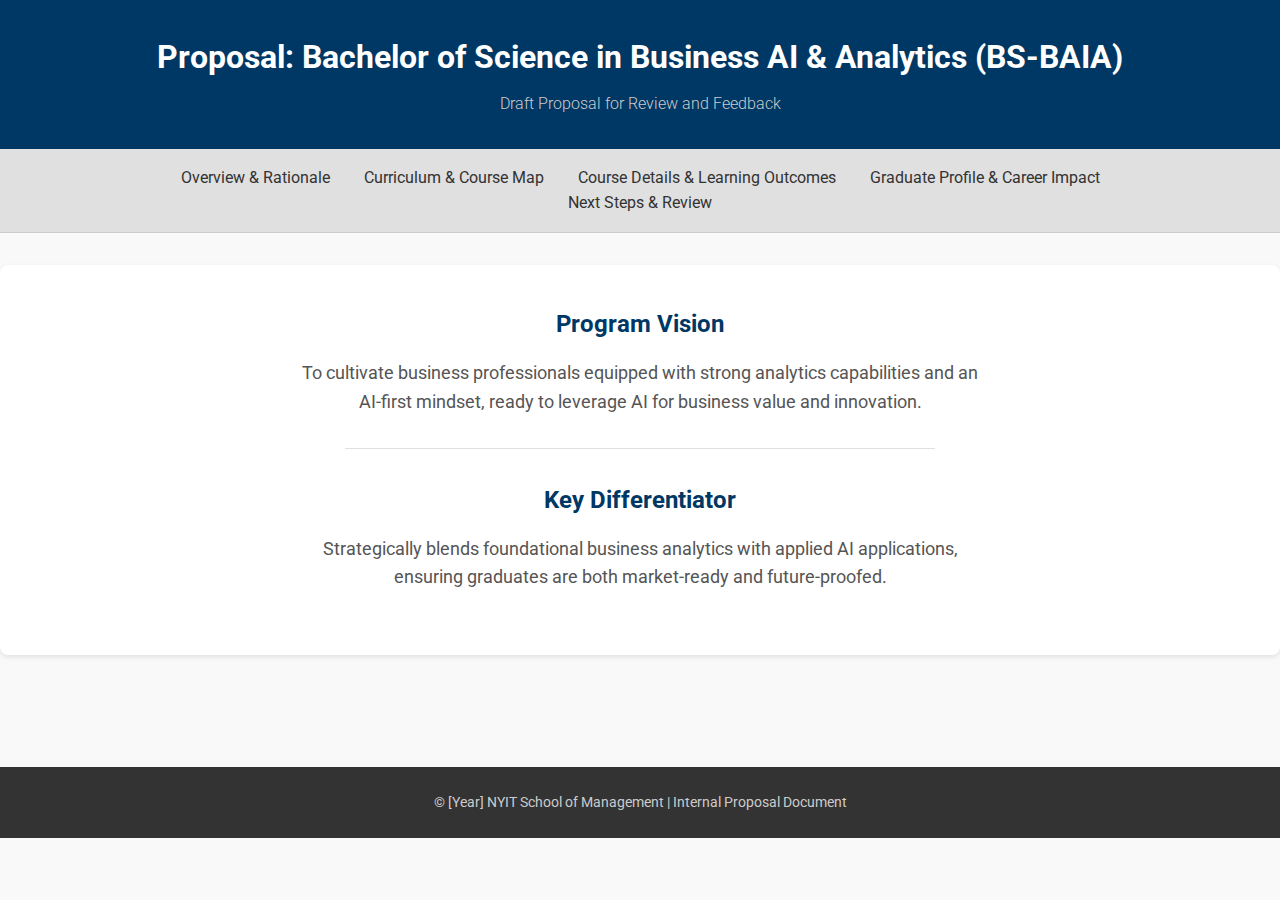
==== index.html @ f812d0ab "Add files via upload" ====
<!DOCTYPE html>
<html lang="en">
<head>
    <meta charset="UTF-8">
    <meta name="viewport" content="width=device-width, initial-scale=1.0">
    <title>Proposal: BS in Business AI & Analytics (BS-BAIA)</title>
    <link rel="stylesheet" href="style.css">
    <link href="https://fonts.googleapis.com/css2?family=Roboto:wght@300;400;700&display=swap" rel="stylesheet">
</head>
<body>
    <header>
        <div class="container">
            <h1>Proposal: Bachelor of Science in Business AI & Analytics (BS-BAIA)</h1>
            <p class="status">Draft Proposal for Review and Feedback</p>
        </div>
    </header>

    <nav>
        <div class="container">
            <ul>
                <li><a href="#overview">Overview & Rationale</a></li>
                <li><a href="#curriculum">Curriculum & Course Map</a></li>
                <li><a href="#details">Course Details & Learning Outcomes</a></li>
                <li><a href="#impact">Graduate Profile & Career Impact</a></li>
                <li><a href="#next-steps">Next Steps & Review</a></li>
            </ul>
        </div>
    </nav>

    <main>
        <section id="hero">
            <div class="container">
                <h2>Program Vision</h2>
                <p>To cultivate business professionals equipped with strong analytics capabilities and an AI-first mindset, ready to leverage AI for business value and innovation.</p>
                <hr>
                <h2>Key Differentiator</h2>
                <p>Strategically blends foundational business analytics with applied AI applications, ensuring graduates are both market-ready and future-proofed.</p>
            </div>
        </section>

        <section id="overview" class="placeholder"></section>
        <section id="curriculum" class="placeholder"></section>
        <section id="details" class="placeholder"></section>
        <section id="impact" class="placeholder"></section>
        <section id="next-steps" class="placeholder"></section>

    </main>

    <footer>
        <div class="container">
            <p>&copy; [Year] NYIT School of Management | Internal Proposal Document</p>
        </div>
    </footer>

</body>
</html>
---- style.css ----
/* Basic Reset & Body Styling */
* {
    margin: 0;
    padding: 0;
    box-sizing: border-box;
}

body {
    font-family: 'Roboto', sans-serif; /* Example modern font */
    line-height: 1.6;
    color: #333;
    background-color: #f9f9f9; /* Light background */
}

.container {
    width: 80%;
    max-width: 1100px;
    margin: 0 auto;
    padding: 0 20px;
}

/* Header Styling */
header {
    background-color: #003865; /* Example NYIT Blue - adjust as needed */
    color: #fff;
    padding: 2rem 0;
    text-align: center;
}

header h1 {
    margin-bottom: 0.5rem;
    font-weight: 700; /* Bolder title */
}

header .status {
    font-size: 1rem;
    font-weight: 300; /* Lighter status text */
    color: #ccc; /* Lighter color for status */
}

/* Navigation Styling */
nav {
    background-color: #e0e0e0; /* Light grey nav bar */
    padding: 1rem 0;
    border-bottom: 1px solid #ccc;
}

nav ul {
    list-style: none;
    text-align: center;
}

nav ul li {
    display: inline-block; /* Horizontal menu */
    margin: 0 15px;
}

nav ul li a {
    text-decoration: none;
    color: #333;
    font-weight: 400;
    padding: 0.5rem 0;
    transition: color 0.3s ease, border-bottom 0.3s ease;
    border-bottom: 2px solid transparent; /* Underline effect on hover */
}

nav ul li a:hover,
nav ul li a:focus {
    color: #005c9a; /* Slightly darker blue on hover */
    border-bottom: 2px solid #005c9a;
}

/* Main Content Sections */
main {
    padding: 2rem 0;
}

#hero {
    background-color: #fff; /* White background for main info */
    padding: 2.5rem 0;
    margin-bottom: 2rem;
    border-radius: 8px; /* Slightly rounded corners */
    box-shadow: 0 2px 5px rgba(0,0,0,0.1); /* Subtle shadow */
    text-align: center;
}

#hero h2 {
    color: #003865; /* Theme color for headings */
    margin-bottom: 1rem;
    font-weight: 700;
}

#hero p {
    font-size: 1.1rem;
    max-width: 700px; /* Limit width for readability */
    margin: 0 auto 1.5rem auto;
    color: #555; /* Slightly darker grey text */
}

#hero hr {
    border: 0;
    height: 1px;
    background-color: #e0e0e0;
    width: 60%;
    margin: 2rem auto; /* Spacing around horizontal rule */
}

/* Hide placeholder sections used for smooth scrolling */
.placeholder {
    height: 0;
    overflow: hidden;
}


/* Footer Styling */
footer {
    background-color: #333;
    color: #ccc;
    text-align: center;
    padding: 1.5rem 0;
    margin-top: 3rem;
    font-size: 0.9rem;
}

/* Basic Responsive Design */
@media (max-width: 768px) {
    .container {
        width: 95%;
    }

    header h1 {
        font-size: 1.8rem;
    }

    nav ul li {
        display: block; /* Stack nav items vertically */
        margin: 10px 0;
    }

    #hero p {
        font-size: 1rem;
    }
}
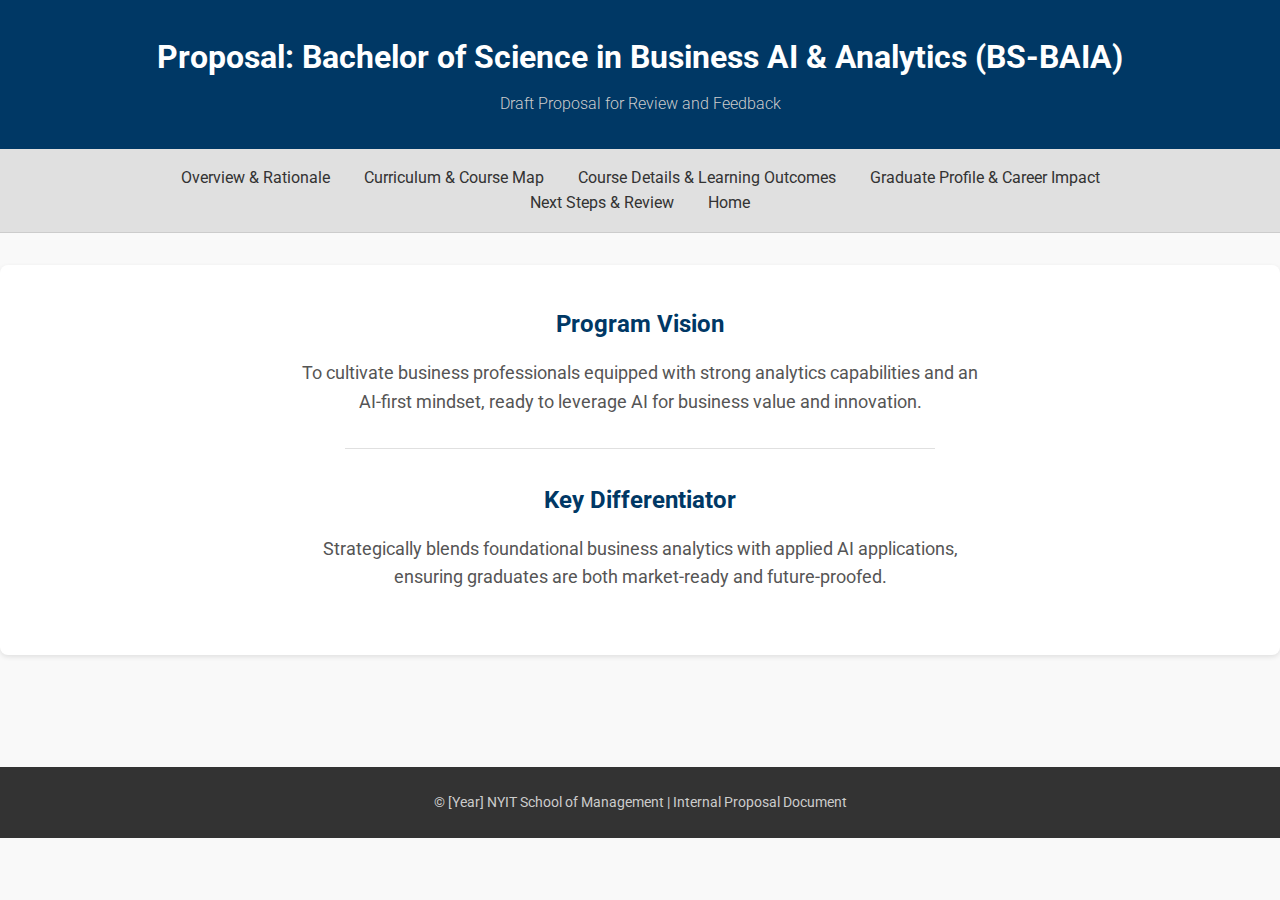
==== commit dfdad058: "Update index.html" ====
--- a/index.html
+++ b/index.html
@@ -18,11 +18,12 @@
     <nav>
         <div class="container">
             <ul>
-                <li><a href="#overview">Overview & Rationale</a></li>
-                <li><a href="#curriculum">Curriculum & Course Map</a></li>
-                <li><a href="#details">Course Details & Learning Outcomes</a></li>
-                <li><a href="#impact">Graduate Profile & Career Impact</a></li>
-                <li><a href="#next-steps">Next Steps & Review</a></li>
+                <li><a href="overview.html">Overview & Rationale</a></li>
+                <li><a href="curriculum.html">Curriculum & Course Map</a></li>
+                <li><a href="details.html">Course Details & Learning Outcomes</a></li>
+                <li><a href="impact.html">Graduate Profile & Career Impact</a></li>
+                <li><a href="next-steps.html">Next Steps & Review</a></li>
+                <li><a href="index.html" class="active">Home</a></li>
             </ul>
         </div>
     </nav>
@@ -53,4 +54,4 @@
     </footer>
 
 </body>
-</html>+</html>
--- a/style.css
+++ b/style.css
@@ -140,4 +140,147 @@
     #hero p {
         font-size: 1rem;
     }
-}+}
+/* Basic Reset & Body Styling */
+* {
+    margin: 0;
+    padding: 0;
+    box-sizing: border-box;
+}
+
+body {
+    font-family: 'Roboto', sans-serif; /* Example modern font */
+    line-height: 1.6;
+    color: #333;
+    background-color: #f9f9f9; /* Light background */
+}
+
+.container {
+    width: 80%;
+    max-width: 1100px;
+    margin: 0 auto;
+    padding: 0 20px;
+}
+
+/* Header Styling */
+header {
+    background-color: #003865; /* Example NYIT Blue - adjust as needed */
+    color: #fff;
+    padding: 2rem 0;
+    text-align: center;
+}
+
+header h1 {
+    margin-bottom: 0.5rem;
+    font-weight: 700; /* Bolder title */
+}
+
+header .status {
+    font-size: 1rem;
+    font-weight: 300; /* Lighter status text */
+    color: #ccc; /* Lighter color for status */
+}
+
+/* Navigation Styling */
+nav {
+    background-color: #e0e0e0; /* Light grey nav bar */
+    padding: 1rem 0;
+    border-bottom: 1px solid #ccc;
+}
+
+nav ul {
+    list-style: none;
+    text-align: center;
+}
+
+nav ul li {
+    display: inline-block; /* Horizontal menu */
+    margin: 0 15px;
+}
+
+nav ul li a {
+    text-decoration: none;
+    color: #333;
+    font-weight: 400;
+    padding: 0.5rem 0;
+    transition: color 0.3s ease, border-bottom 0.3s ease;
+    border-bottom: 2px solid transparent; /* Underline effect on hover */
+}
+
+nav ul li a:hover,
+nav ul li a:focus {
+    color: #005c9a; /* Slightly darker blue on hover */
+    border-bottom: 2px solid #005c9a;
+}
+
+/* Main Content Sections */
+main {
+    padding: 2rem 0;
+}
+
+#hero {
+    background-color: #fff; /* White background for main info */
+    padding: 2.5rem 0;
+    margin-bottom: 2rem;
+    border-radius: 8px; /* Slightly rounded corners */
+    box-shadow: 0 2px 5px rgba(0,0,0,0.1); /* Subtle shadow */
+    text-align: center;
+}
+
+#hero h2 {
+    color: #003865; /* Theme color for headings */
+    margin-bottom: 1rem;
+    font-weight: 700;
+}
+
+#hero p {
+    font-size: 1.1rem;
+    max-width: 700px; /* Limit width for readability */
+    margin: 0 auto 1.5rem auto;
+    color: #555; /* Slightly darker grey text */
+}
+
+#hero hr {
+    border: 0;
+    height: 1px;
+    background-color: #e0e0e0;
+    width: 60%;
+    margin: 2rem auto; /* Spacing around horizontal rule */
+}
+
+/* Hide placeholder sections used for smooth scrolling */
+.placeholder {
+    height: 0;
+    overflow: hidden;
+}
+
+
+/* Footer Styling */
+footer {
+    background-color: #333;
+    color: #ccc;
+    text-align: center;
+    padding: 1.5rem 0;
+    margin-top: 3rem;
+    font-size: 0.9rem;
+}
+
+/* Basic Responsive Design */
+@media (max-width: 768px) {
+    .container {
+        width: 95%;
+    }
+
+    header h1 {
+        font-size: 1.8rem;
+    }
+
+    nav ul li {
+        display: block; /* Stack nav items vertically */
+        margin: 10px 0;
+    }
+
+    #hero p {
+        font-size: 1rem;
+    }
+}
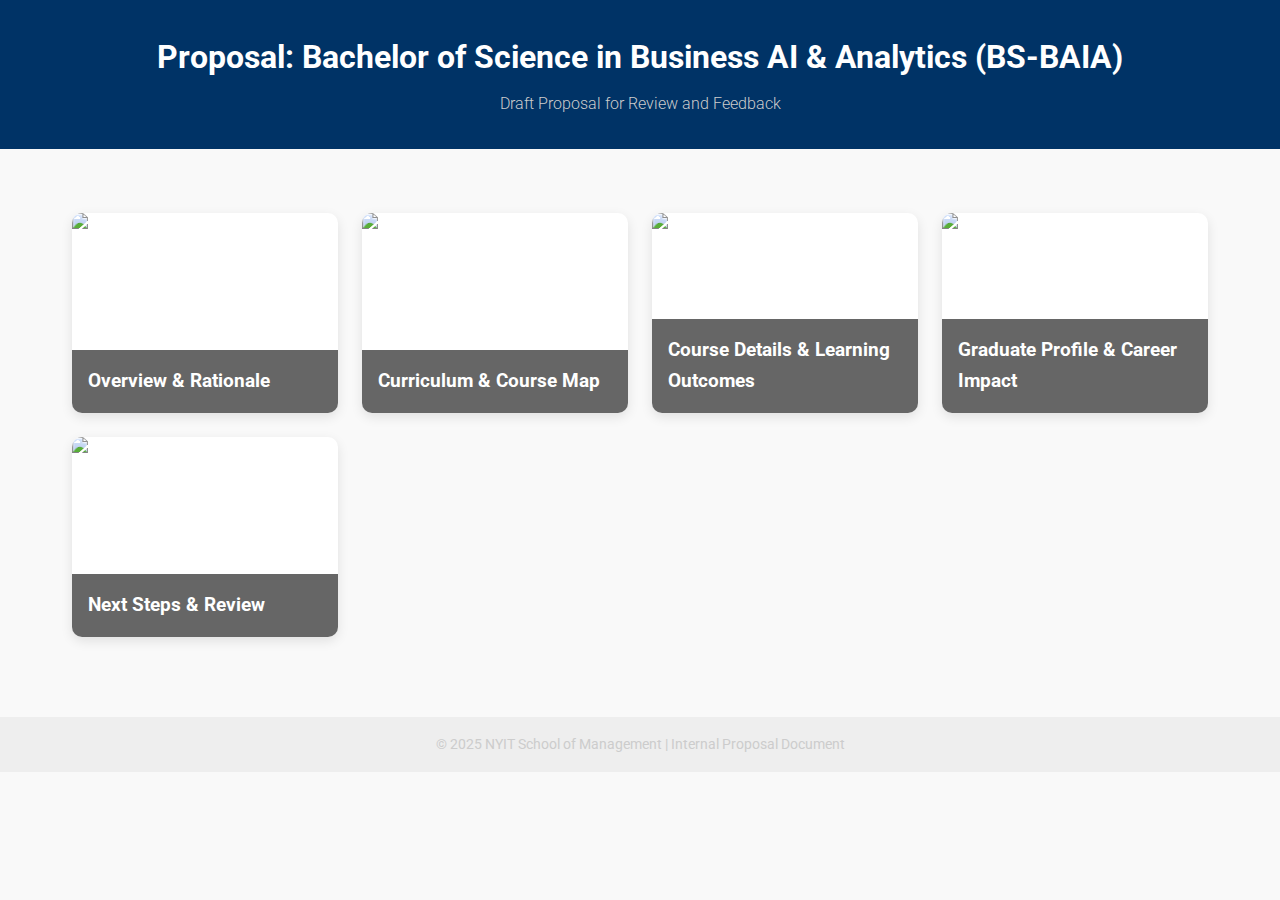
==== commit 2c13d9f4: "Update index.html" ====
--- a/index.html
+++ b/index.html
@@ -4,54 +4,132 @@
     <meta charset="UTF-8">
     <meta name="viewport" content="width=device-width, initial-scale=1.0">
     <title>Proposal: BS in Business AI & Analytics (BS-BAIA)</title>
+    <link href="https://fonts.googleapis.com/css2?family=Roboto:wght@300;400;700&display=swap" rel="stylesheet">
     <link rel="stylesheet" href="style.css">
-    <link href="https://fonts.googleapis.com/css2?family=Roboto:wght@300;400;700&display=swap" rel="stylesheet">
+    <style>
+        body {
+            font-family: 'Roboto', sans-serif;
+            margin: 0;
+            background-color: #f9f9f9;
+        }
+
+        header {
+            background-color: #003366;
+            color: white;
+            padding: 2rem 1rem;
+            text-align: center;
+        }
+
+        .status {
+            font-size: 1.1rem;
+            font-weight: 300;
+            margin-top: 0.5rem;
+        }
+
+        main {
+            padding: 2rem;
+            max-width: 1200px;
+            margin: auto;
+        }
+
+        .tiles {
+            display: grid;
+            grid-template-columns: repeat(auto-fit, minmax(250px, 1fr));
+            gap: 1.5rem;
+        }
+
+        .tile {
+            position: relative;
+            overflow: hidden;
+            border-radius: 10px;
+            box-shadow: 0 4px 12px rgba(0,0,0,0.1);
+            cursor: pointer;
+            transition: transform 0.3s ease;
+        }
+
+        .tile:hover {
+            transform: scale(1.03);
+        }
+
+        .tile img {
+            width: 100%;
+            height: 200px;
+            object-fit: cover;
+            display: block;
+        }
+
+        .tile-content {
+            position: absolute;
+            bottom: 0;
+            background: rgba(0, 0, 0, 0.6);
+            color: white;
+            width: 100%;
+            padding: 1rem;
+            box-sizing: border-box;
+        }
+
+        .tile-content h3 {
+            margin: 0;
+            font-size: 1.2rem;
+        }
+
+        footer {
+            text-align: center;
+            padding: 1rem;
+            background-color: #eee;
+            font-size: 0.9rem;
+        }
+
+        @media (max-width: 500px) {
+            .tile img {
+                height: 150px;
+            }
+        }
+    </style>
 </head>
 <body>
     <header>
-        <div class="container">
-            <h1>Proposal: Bachelor of Science in Business AI & Analytics (BS-BAIA)</h1>
-            <p class="status">Draft Proposal for Review and Feedback</p>
-        </div>
+        <h1>Proposal: Bachelor of Science in Business AI & Analytics (BS-BAIA)</h1>
+        <p class="status">Draft Proposal for Review and Feedback</p>
     </header>
 
-    <nav>
-        <div class="container">
-            <ul>
-                <li><a href="overview.html">Overview & Rationale</a></li>
-                <li><a href="curriculum.html">Curriculum & Course Map</a></li>
-                <li><a href="details.html">Course Details & Learning Outcomes</a></li>
-                <li><a href="impact.html">Graduate Profile & Career Impact</a></li>
-                <li><a href="next-steps.html">Next Steps & Review</a></li>
-                <li><a href="index.html" class="active">Home</a></li>
-            </ul>
-        </div>
-    </nav>
-
     <main>
-        <section id="hero">
-            <div class="container">
-                <h2>Program Vision</h2>
-                <p>To cultivate business professionals equipped with strong analytics capabilities and an AI-first mindset, ready to leverage AI for business value and innovation.</p>
-                <hr>
-                <h2>Key Differentiator</h2>
-                <p>Strategically blends foundational business analytics with applied AI applications, ensuring graduates are both market-ready and future-proofed.</p>
-            </div>
+        <section class="tiles">
+            <a href="overview.html" class="tile">
+                <img src="overview.jpg" alt="Overview">
+                <div class="tile-content">
+                    <h3>Overview & Rationale</h3>
+                </div>
+            </a>
+            <a href="curriculum.html" class="tile">
+                <img src="curriculum.jpg" alt="Curriculum">
+                <div class="tile-content">
+                    <h3>Curriculum & Course Map</h3>
+                </div>
+            </a>
+            <a href="details.html" class="tile">
+                <img src="details.jpg" alt="Details">
+                <div class="tile-content">
+                    <h3>Course Details & Learning Outcomes</h3>
+                </div>
+            </a>
+            <a href="impact.html" class="tile">
+                <img src="impact.jpg" alt="Impact">
+                <div class="tile-content">
+                    <h3>Graduate Profile & Career Impact</h3>
+                </div>
+            </a>
+            <a href="next-steps.html" class="tile">
+                <img src="next-steps.jpg" alt="Next Steps">
+                <div class="tile-content">
+                    <h3>Next Steps & Review</h3>
+                </div>
+            </a>
         </section>
-
-        <section id="overview" class="placeholder"></section>
-        <section id="curriculum" class="placeholder"></section>
-        <section id="details" class="placeholder"></section>
-        <section id="impact" class="placeholder"></section>
-        <section id="next-steps" class="placeholder"></section>
-
     </main>
 
     <footer>
-        <div class="container">
-            <p>&copy; [Year] NYIT School of Management | Internal Proposal Document</p>
-        </div>
+        <p>&copy; 2025 NYIT School of Management | Internal Proposal Document</p>
     </footer>
-
 </body>
 </html>
--- a/style.css
+++ b/style.css
@@ -284,3 +284,313 @@
         font-size: 1rem;
     }
 }
+/* Styles for Curriculum Page */
+.curriculum-year h3 {
+    text-align: center;
+    margin-bottom: 1.5rem;
+    padding-bottom: 0.5rem;
+    border-bottom: 2px solid #003865; /* Add underline to year headings */
+    display: inline-block; /* Fit underline to text */
+    margin-left: auto; /* Center the heading block */
+    margin-right: auto;
+    display: block; /* Make it take full width for centering */
+}
+
+/* Use Flexbox or Grid for side-by-side semesters */
+.semester-layout {
+    display: flex;
+    flex-wrap: wrap; /* Allow wrapping on smaller screens */
+    gap: 2rem; /* Space between semester columns */
+    justify-content: space-between; /* Space out columns */
+}
+
+.semester {
+    flex: 1; /* Allow semesters to grow */
+    min-width: 250px; /* Minimum width before wrapping */
+    background-color: #fdfdfd; /* Slightly off-white background for semester */
+    padding: 1rem 1.5rem;
+    border-radius: 5px;
+    border: 1px solid #eee;
+}
+
+.semester h4 {
+    color: #005c9a;
+    margin-bottom: 1rem;
+    border-bottom: 1px solid #eee;
+    padding-bottom: 0.5rem;
+}
+
+.semester ul {
+    list-style: none; /* Remove default bullets */
+    padding-left: 0;
+}
+
+.semester ul li {
+    margin-bottom: 0.6rem;
+    font-size: 0.95rem;
+    color: #444; /* Slightly darker text for courses */
+}
+
+/* Style for the note about bolded courses */
+.highlight-note {
+    font-size: 0.9rem;
+    color: #555;
+    margin-top: 1.5rem;
+    text-align: center;
+    font-style: italic;
+}
+
+/* Responsive adjustments if needed */
+@media (max-width: 600px) {
+    .semester-layout {
+        flex-direction: column; /* Stack semesters vertically */
+        gap: 1.5rem;
+    }
+    .curriculum-year h3 {
+        font-size: 1.3rem;
+    }
+}
+
+/* Ensure content-block styling from overview.html is present */
+.content-block {
+    margin-bottom: 2.5rem; /* Increased spacing between years */
+    padding-bottom: 2rem;
+    border-bottom: 1px solid #ddd; /* Slightly darker separator between years */
+}
+
+.content-block:last-child {
+    border-bottom: none;
+    margin-bottom: 0;
+    padding-bottom: 0;
+}
+/* Add specific styling for individual course detail blocks if needed */
+.course-detail {
+    margin-bottom: 1.5rem; /* Space between course descriptions */
+    padding-left: 10px;
+    border-left: 3px solid #eee; /* Subtle left border */
+}
+
+.course-detail:last-child {
+    margin-bottom: 0; /* Remove bottom margin on the last course detail in a block */
+}
+
+.course-detail h4 {
+    font-size: 1.2rem; /* Slightly smaller than h3 */
+    color: #333; /* Darker color for course titles */
+    margin-bottom: 0.5rem;
+}
+
+.course-detail p {
+    font-size: 0.95rem;
+    color: #555;
+}
+
+/* Ensure existing styles are sufficient */
+/* Make sure these styles from previous steps are in your style.css */
+.content-section {
+    background-color: #fff;
+    padding: 2.5rem 0;
+    margin-bottom: 2rem;
+    border-radius: 8px;
+    box-shadow: 0 2px 5px rgba(0,0,0,0.1);
+}
+
+.content-section h2 {
+    text-align: center;
+    color: #003865;
+    margin-bottom: 2.5rem;
+    font-size: 1.8rem;
+}
+
+.content-block {
+    margin-bottom: 2.5rem;
+    padding-bottom: 1.5rem; /* Adjust padding if needed */
+    border-bottom: 1px solid #ddd;
+}
+
+.content-block:last-child {
+    border-bottom: none;
+    margin-bottom: 0;
+    padding-bottom: 0;
+}
+
+.content-block h3 {
+    color: #005c9a;
+    margin-bottom: 1.5rem; /* Space below h3 */
+    font-size: 1.4rem;
+}
+
+.content-block ul {
+    list-style: disc; /* Use standard bullets for objectives */
+    margin-left: 20px; /* Indent list */
+    padding-left: 10px;
+}
+
+.content-block ul li {
+    margin-bottom: 0.8rem; /* Space between list items */
+    line-height: 1.5; /* Improve readability */
+}
+
+.content-block ul li strong { /* Style the highlight */
+    color: #003865;
+    font-weight: bold;
+}
+
+/* Active nav link style */
+nav ul li a.active {
+    color: #003865;
+    font-weight: bold;
+    border-bottom: 2px solid #003865;
+}
+/* --- Add or Verify these styles in style.css --- */
+
+/* Make sure basic content block styling is present */
+.content-block {
+    margin-bottom: 2.5rem;
+    padding-bottom: 1.5rem; /* Adjust padding if needed */
+    border-bottom: 1px solid #ddd;
+}
+.content-block:last-child {
+    border-bottom: none;
+    margin-bottom: 0;
+    padding-bottom: 0;
+}
+.content-block h3 {
+    color: #005c9a;
+    margin-bottom: 1.5rem; /* Space below h3 */
+    font-size: 1.4rem;
+}
+.content-block p,
+.content-block ul {
+    color: #555;
+    margin-bottom: 1rem;
+    font-size: 1rem; /* Standard text size */
+}
+.content-block ul {
+    list-style: disc; /* Standard bullets */
+    margin-left: 20px; /* Indent list */
+    padding-left: 10px;
+}
+.content-block ul li {
+    margin-bottom: 0.8rem; /* Space between list items */
+    line-height: 1.5; /* Improve readability */
+}
+
+/* Style nested lists (for Certifications) */
+.content-block ul ul {
+    list-style: circle; /* Different bullet for sub-list */
+    margin-top: 0.5rem; /* Space above sub-list */
+    margin-left: 20px; /* Further indent sub-list */
+}
+.content-block ul ul li {
+    margin-bottom: 0.5rem; /* Smaller spacing for sub-items */
+}
+
+/* Style for nested list titles (e.g., "Analytics Focused:") */
+.content-block > ul > li > strong { /* Target only top-level list items with strong tag */
+ display: block;
+ margin-bottom: 0.5rem;
+ color: #333; /* Slightly darker text for category title */
+ font-weight: bold;
+}
+
+
+/* Active nav link style (ensure it's defined) */
+nav ul li a.active {
+    color: #003865;
+    font-weight: bold;
+    border-bottom: 2px solid #003865;
+}
+/* --- Verify these styles in style.css --- */
+
+/* Basic content block styling */
+.content-block {
+    margin-bottom: 2.5rem;
+    padding-bottom: 1.5rem;
+    border-bottom: 1px solid #ddd;
+}
+.content-block:last-child {
+    border-bottom: none;
+    margin-bottom: 0;
+    padding-bottom: 0;
+}
+.content-block h3 {
+    color: #005c9a;
+    margin-bottom: 1.5rem;
+    font-size: 1.4rem;
+}
+.content-block p,
+.content-block ul {
+    color: #555;
+    margin-bottom: 1rem;
+    font-size: 1rem;
+}
+.content-block ul {
+    list-style: disc;
+    margin-left: 20px;
+    padding-left: 10px;
+}
+.content-block ul li {
+    margin-bottom: 0.8rem;
+    line-height: 1.5;
+}
+
+/* Active nav link style */
+nav ul li a.active {
+    color: #003865;
+    font-weight: bold;
+    border-bottom: 2px solid #003865;
+}
+/* --- TILE-BASED HOMEPAGE STYLING --- */
+
+.tiles {
+    display: grid;
+    grid-template-columns: repeat(auto-fit, minmax(250px, 1fr));
+    gap: 1.5rem;
+    padding-top: 2rem;
+}
+
+.tile {
+    position: relative;
+    overflow: hidden;
+    border-radius: 10px;
+    box-shadow: 0 4px 12px rgba(0,0,0,0.1);
+    cursor: pointer;
+    transition: transform 0.3s ease;
+    background-color: #fff;
+    text-decoration: none;
+    color: white;
+}
+
+.tile:hover {
+    transform: scale(1.03);
+}
+
+.tile img {
+    width: 100%;
+    height: 200px;
+    object-fit: cover;
+    display: block;
+}
+
+.tile-content {
+    position: absolute;
+    bottom: 0;
+    background: rgba(0, 0, 0, 0.6);
+    color: white;
+    width: 100%;
+    padding: 1rem;
+    box-sizing: border-box;
+}
+
+.tile-content h3 {
+    margin: 0;
+    font-size: 1.2rem;
+}
+
+/* Mobile responsiveness */
+@media (max-width: 500px) {
+    .tile img {
+        height: 150px;
+    }
+}
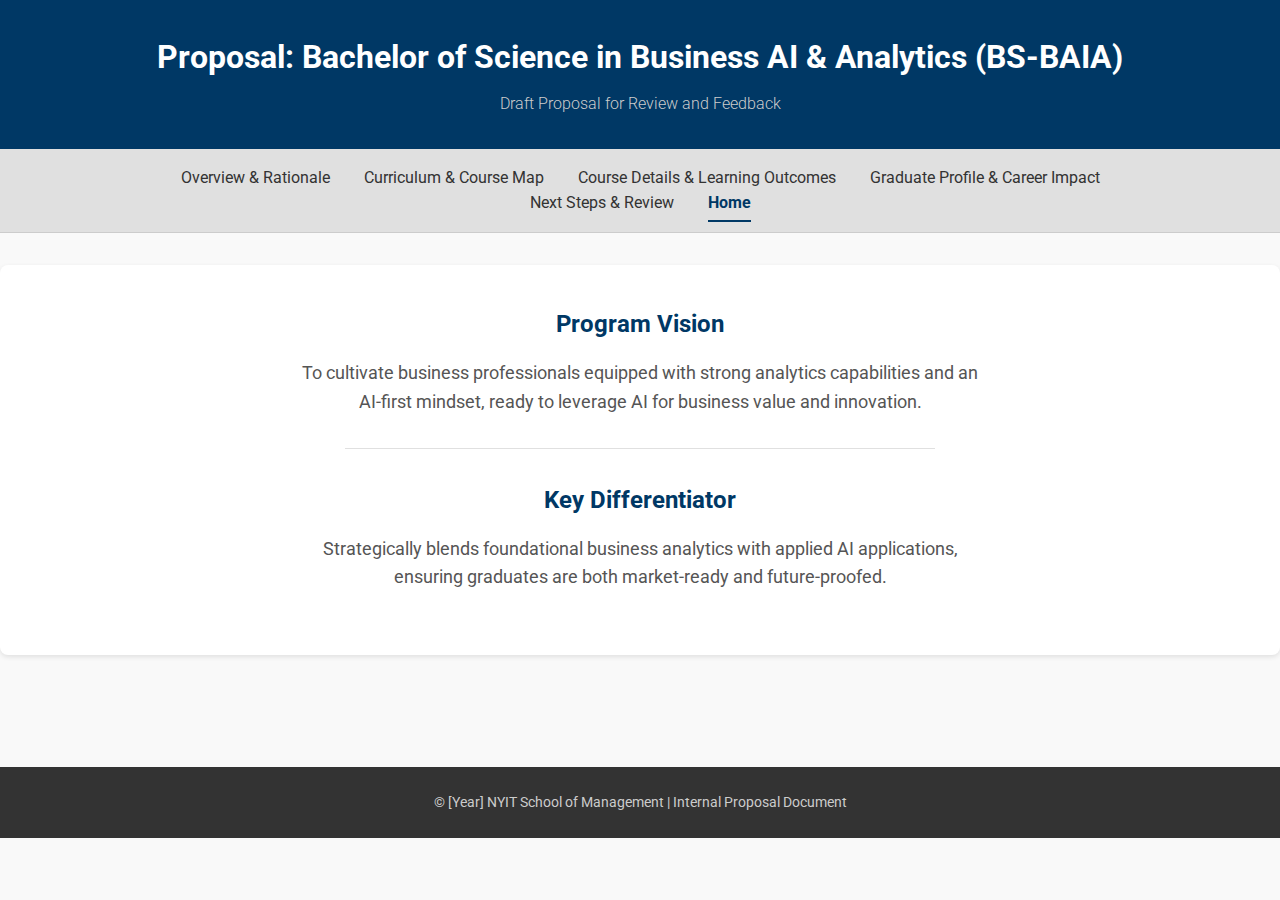
==== commit 6a6c1820: "Update index.html" ====
--- a/index.html
+++ b/index.html
@@ -1,135 +1,57 @@
-<!DOCTYPE html>
+<!DOCTYPE html> 
 <html lang="en">
 <head>
     <meta charset="UTF-8">
     <meta name="viewport" content="width=device-width, initial-scale=1.0">
     <title>Proposal: BS in Business AI & Analytics (BS-BAIA)</title>
+    <link rel="stylesheet" href="style.css">
     <link href="https://fonts.googleapis.com/css2?family=Roboto:wght@300;400;700&display=swap" rel="stylesheet">
-    <link rel="stylesheet" href="style.css">
-    <style>
-        body {
-            font-family: 'Roboto', sans-serif;
-            margin: 0;
-            background-color: #f9f9f9;
-        }
-
-        header {
-            background-color: #003366;
-            color: white;
-            padding: 2rem 1rem;
-            text-align: center;
-        }
-
-        .status {
-            font-size: 1.1rem;
-            font-weight: 300;
-            margin-top: 0.5rem;
-        }
-
-        main {
-            padding: 2rem;
-            max-width: 1200px;
-            margin: auto;
-        }
-
-        .tiles {
-            display: grid;
-            grid-template-columns: repeat(auto-fit, minmax(250px, 1fr));
-            gap: 1.5rem;
-        }
-
-        .tile {
-            position: relative;
-            overflow: hidden;
-            border-radius: 10px;
-            box-shadow: 0 4px 12px rgba(0,0,0,0.1);
-            cursor: pointer;
-            transition: transform 0.3s ease;
-        }
-
-        .tile:hover {
-            transform: scale(1.03);
-        }
-
-        .tile img {
-            width: 100%;
-            height: 200px;
-            object-fit: cover;
-            display: block;
-        }
-
-        .tile-content {
-            position: absolute;
-            bottom: 0;
-            background: rgba(0, 0, 0, 0.6);
-            color: white;
-            width: 100%;
-            padding: 1rem;
-            box-sizing: border-box;
-        }
-
-        .tile-content h3 {
-            margin: 0;
-            font-size: 1.2rem;
-        }
-
-        footer {
-            text-align: center;
-            padding: 1rem;
-            background-color: #eee;
-            font-size: 0.9rem;
-        }
-
-        @media (max-width: 500px) {
-            .tile img {
-                height: 150px;
-            }
-        }
-    </style>
 </head>
 <body>
     <header>
-        <h1>Proposal: Bachelor of Science in Business AI & Analytics (BS-BAIA)</h1>
-        <p class="status">Draft Proposal for Review and Feedback</p>
+        <div class="container">
+            <h1>Proposal: Bachelor of Science in Business AI & Analytics (BS-BAIA)</h1>
+            <p class="status">Draft Proposal for Review and Feedback</p>
+        </div>
     </header>
 
+    <nav>
+        <div class="container">
+            <ul>
+                <li><a href="overview.html">Overview & Rationale</a></li>
+                <li><a href="curriculum.html">Curriculum & Course Map</a></li>
+                <li><a href="details.html">Course Details & Learning Outcomes</a></li>
+                <li><a href="impact.html">Graduate Profile & Career Impact</a></li>
+                <li><a href="next-steps.html">Next Steps & Review</a></li>
+                <li><a href="index.html" class="active">Home</a></li>
+            </ul>
+        </div>
+    </nav>
+
     <main>
-        <section class="tiles">
-            <a href="overview.html" class="tile">
-                <img src="overview.jpg" alt="Overview">
-                <div class="tile-content">
-                    <h3>Overview & Rationale</h3>
-                </div>
-            </a>
-            <a href="curriculum.html" class="tile">
-                <img src="curriculum.jpg" alt="Curriculum">
-                <div class="tile-content">
-                    <h3>Curriculum & Course Map</h3>
-                </div>
-            </a>
-            <a href="details.html" class="tile">
-                <img src="details.jpg" alt="Details">
-                <div class="tile-content">
-                    <h3>Course Details & Learning Outcomes</h3>
-                </div>
-            </a>
-            <a href="impact.html" class="tile">
-                <img src="impact.jpg" alt="Impact">
-                <div class="tile-content">
-                    <h3>Graduate Profile & Career Impact</h3>
-                </div>
-            </a>
-            <a href="next-steps.html" class="tile">
-                <img src="next-steps.jpg" alt="Next Steps">
-                <div class="tile-content">
-                    <h3>Next Steps & Review</h3>
-                </div>
-            </a>
+        <section id="hero">
+            <div class="container">
+                <h2>Program Vision</h2>
+                <p>To cultivate business professionals equipped with strong analytics capabilities and an AI-first mindset, ready to leverage AI for business value and innovation.</p>
+                <hr>
+                <h2>Key Differentiator</h2>
+                <p>Strategically blends foundational business analytics with applied AI applications, ensuring graduates are both market-ready and future-proofed.</p>
+            </div>
         </section>
+
+        <section id="overview" class="placeholder"></section>
+        <section id="curriculum" class="placeholder"></section>
+        <section id="details" class="placeholder"></section>
+        <section id="impact" class="placeholder"></section>
+        <section id="next-steps" class="placeholder"></section>
+
     </main>
 
     <footer>
-        <p>&copy; 2025 NYIT School of Management | Internal Proposal Document</p>
+        <div class="container">
+            <p>&copy; [Year] NYIT School of Management | Internal Proposal Document</p>
+        </div>
     </footer>
+
 </body>
 </html>
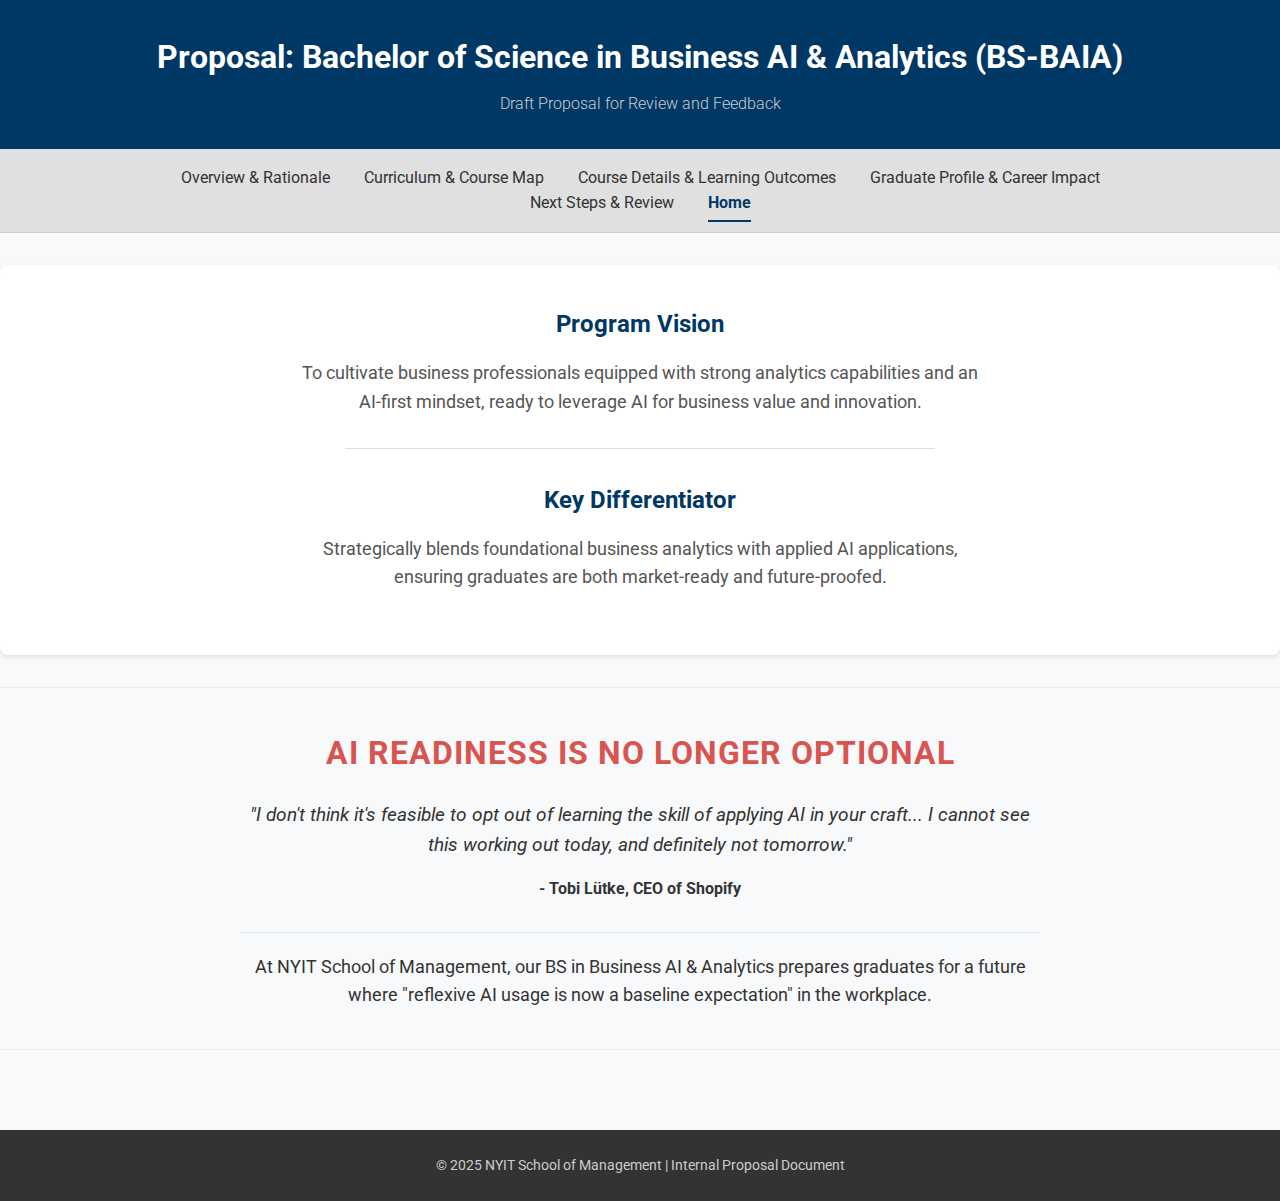
==== commit acd4d7d7: "Update index.html" ====
--- a/index.html
+++ b/index.html
@@ -1,57 +1,101 @@
 <!DOCTYPE html> 
 <html lang="en">
-<head>
-    <meta charset="UTF-8">
-    <meta name="viewport" content="width=device-width, initial-scale=1.0">
-    <title>Proposal: BS in Business AI & Analytics (BS-BAIA)</title>
-    <link rel="stylesheet" href="style.css">
-    <link href="https://fonts.googleapis.com/css2?family=Roboto:wght@300;400;700&display=swap" rel="stylesheet">
+<head> 
+  <meta charset="UTF-8"> 
+  <meta name="viewport" content="width=device-width, initial-scale=1.0"> 
+  <title>Proposal: BS in Business AI & Analytics (BS-BAIA)</title> 
+  <link rel="stylesheet" href="style.css"> 
+  <link href="https://fonts.googleapis.com/css2?family=Roboto:wght@300;400;700&display=swap" rel="stylesheet">
+  <style>
+    /* Additional styles for the quote section */
+    #quote-section {
+      background-color: #f8f9fa;
+      padding: 40px 0;
+      text-align: center;
+      border-top: 1px solid #e9ecef;
+      border-bottom: 1px solid #e9ecef;
+    }
+    
+    #quote-section h2 {
+      color: #d9534f;
+      font-size: 2em;
+      margin-bottom: 20px;
+      text-transform: uppercase;
+      letter-spacing: 1px;
+    }
+    
+    .quote {
+      font-size: 1.2em;
+      line-height: 1.6;
+      max-width: 800px;
+      margin: 0 auto 15px;
+      font-style: italic;
+    }
+    
+    .quote-author {
+      font-weight: 700;
+      margin-bottom: 30px;
+    }
+    
+    .program-statement {
+      font-size: 1.1em;
+      max-width: 800px;
+      margin: 0 auto;
+      padding-top: 20px;
+      border-top: 1px solid #dee2e6;
+    }
+  </style>
 </head>
-<body>
-    <header>
-        <div class="container">
-            <h1>Proposal: Bachelor of Science in Business AI & Analytics (BS-BAIA)</h1>
-            <p class="status">Draft Proposal for Review and Feedback</p>
-        </div>
-    </header>
-
-    <nav>
-        <div class="container">
-            <ul>
-                <li><a href="overview.html">Overview & Rationale</a></li>
-                <li><a href="curriculum.html">Curriculum & Course Map</a></li>
-                <li><a href="details.html">Course Details & Learning Outcomes</a></li>
-                <li><a href="impact.html">Graduate Profile & Career Impact</a></li>
-                <li><a href="next-steps.html">Next Steps & Review</a></li>
-                <li><a href="index.html" class="active">Home</a></li>
-            </ul>
-        </div>
-    </nav>
-
-    <main>
-        <section id="hero">
-            <div class="container">
-                <h2>Program Vision</h2>
-                <p>To cultivate business professionals equipped with strong analytics capabilities and an AI-first mindset, ready to leverage AI for business value and innovation.</p>
-                <hr>
-                <h2>Key Differentiator</h2>
-                <p>Strategically blends foundational business analytics with applied AI applications, ensuring graduates are both market-ready and future-proofed.</p>
-            </div>
-        </section>
-
-        <section id="overview" class="placeholder"></section>
-        <section id="curriculum" class="placeholder"></section>
-        <section id="details" class="placeholder"></section>
-        <section id="impact" class="placeholder"></section>
-        <section id="next-steps" class="placeholder"></section>
-
-    </main>
-
-    <footer>
-        <div class="container">
-            <p>&copy; [Year] NYIT School of Management | Internal Proposal Document</p>
-        </div>
-    </footer>
-
+<body> 
+  <header> 
+    <div class="container"> 
+      <h1>Proposal: Bachelor of Science in Business AI & Analytics (BS-BAIA)</h1> 
+      <p class="status">Draft Proposal for Review and Feedback</p> 
+    </div> 
+  </header> 
+  <nav> 
+    <div class="container"> 
+      <ul> 
+        <li><a href="overview.html">Overview & Rationale</a></li> 
+        <li><a href="curriculum.html">Curriculum & Course Map</a></li> 
+        <li><a href="details.html">Course Details & Learning Outcomes</a></li> 
+        <li><a href="impact.html">Graduate Profile & Career Impact</a></li> 
+        <li><a href="next-steps.html">Next Steps & Review</a></li> 
+        <li><a href="index.html" class="active">Home</a></li> 
+      </ul> 
+    </div> 
+  </nav> 
+  <main> 
+    <section id="hero"> 
+      <div class="container"> 
+        <h2>Program Vision</h2> 
+        <p>To cultivate business professionals equipped with strong analytics capabilities and an AI-first mindset, ready to leverage AI for business value and innovation.</p> 
+        <hr> 
+        <h2>Key Differentiator</h2> 
+        <p>Strategically blends foundational business analytics with applied AI applications, ensuring graduates are both market-ready and future-proofed.</p> 
+      </div> 
+    </section> 
+    
+    <!-- New Quote Section -->
+    <section id="quote-section">
+      <div class="container">
+        <h2>AI READINESS IS NO LONGER OPTIONAL</h2>
+        <p class="quote">"I don't think it's feasible to opt out of learning the skill of applying AI in your craft... I cannot see this working out today, and definitely not tomorrow."</p>
+        <p class="quote-author">- Tobi Lütke, CEO of Shopify</p>
+        <p class="program-statement">At NYIT School of Management, our BS in Business AI & Analytics prepares graduates for a future where "reflexive AI usage is now a baseline expectation" in the workplace.</p>
+      </div>
+    </section>
+    
+    <section id="overview" class="placeholder"></section> 
+    <section id="curriculum" class="placeholder"></section> 
+    <section id="details" class="placeholder"></section> 
+    <section id="impact" class="placeholder"></section> 
+    <section id="next-steps" class="placeholder"></section> 
+  </main> 
+  <footer> 
+    <div class="container"> 
+      <p>&copy; 2025 NYIT School of Management | Internal Proposal Document</p> 
+    </div> 
+  </footer>
 </body>
 </html>
